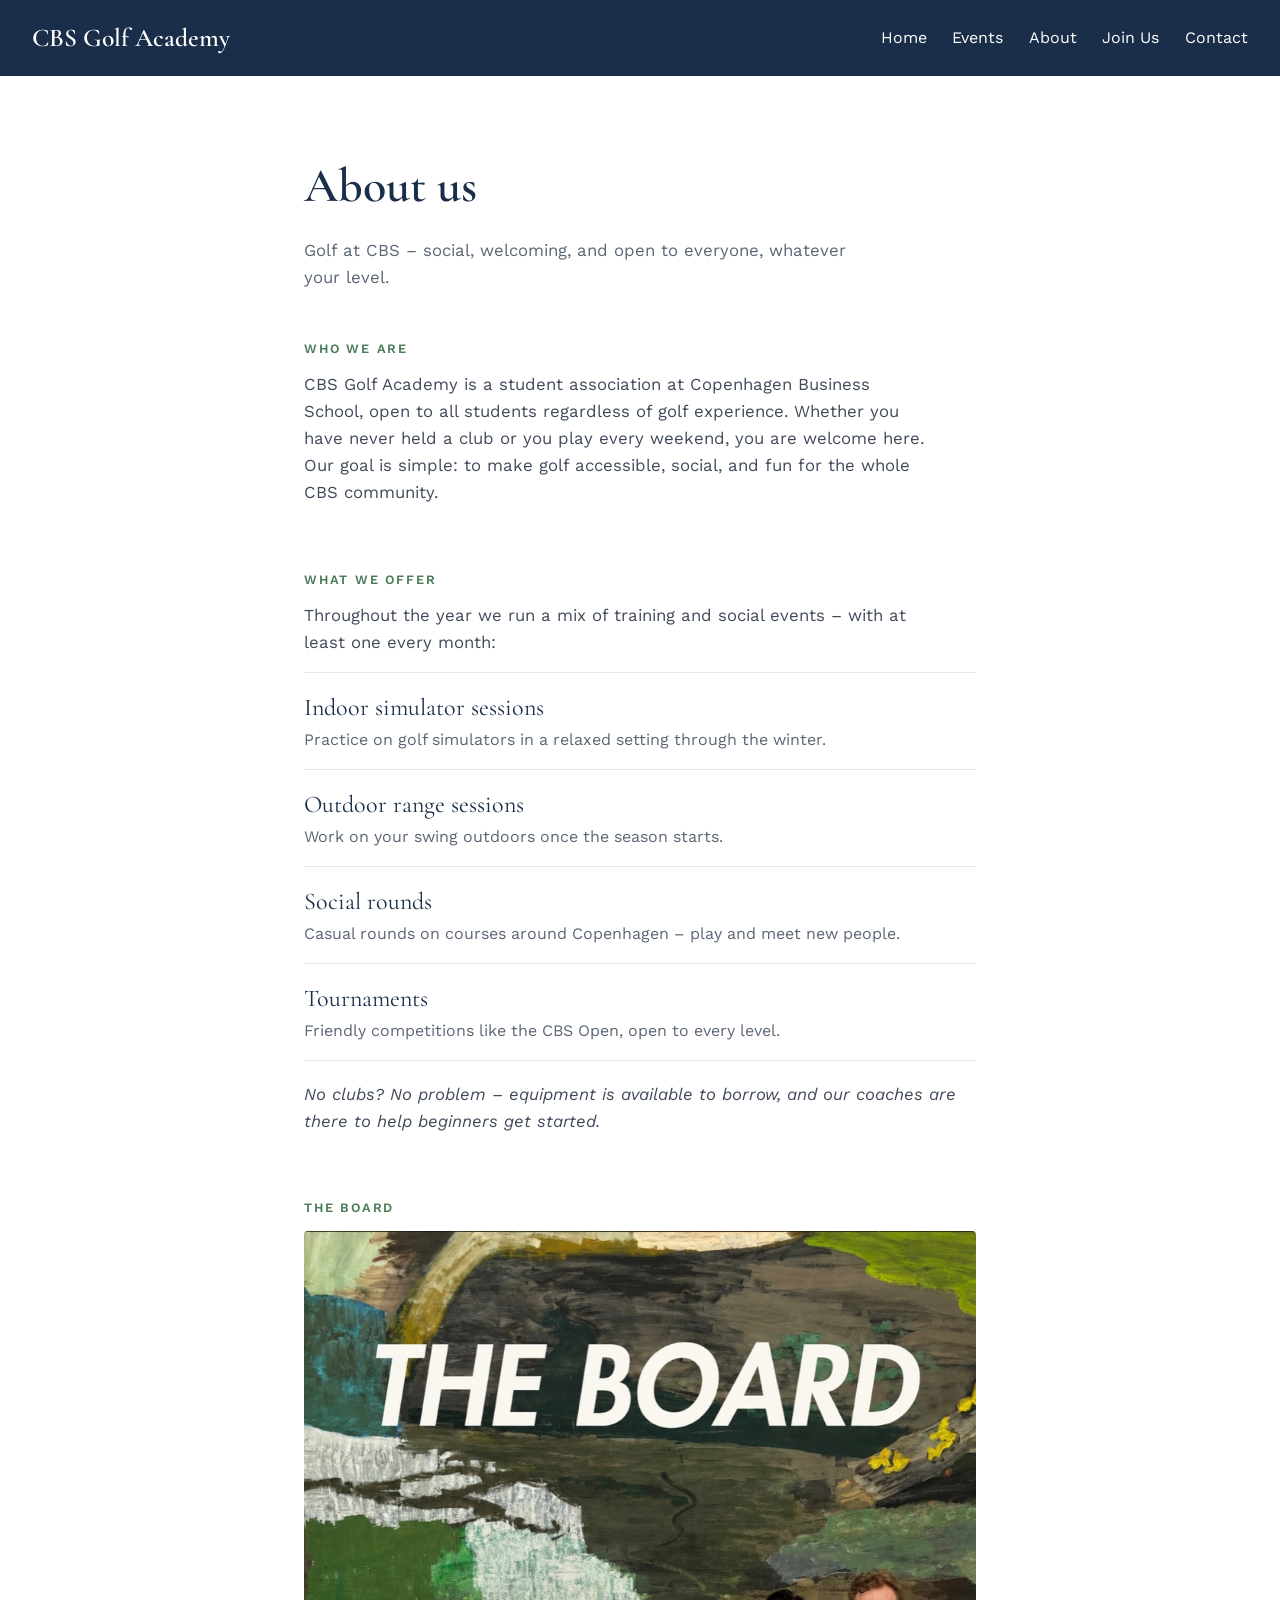
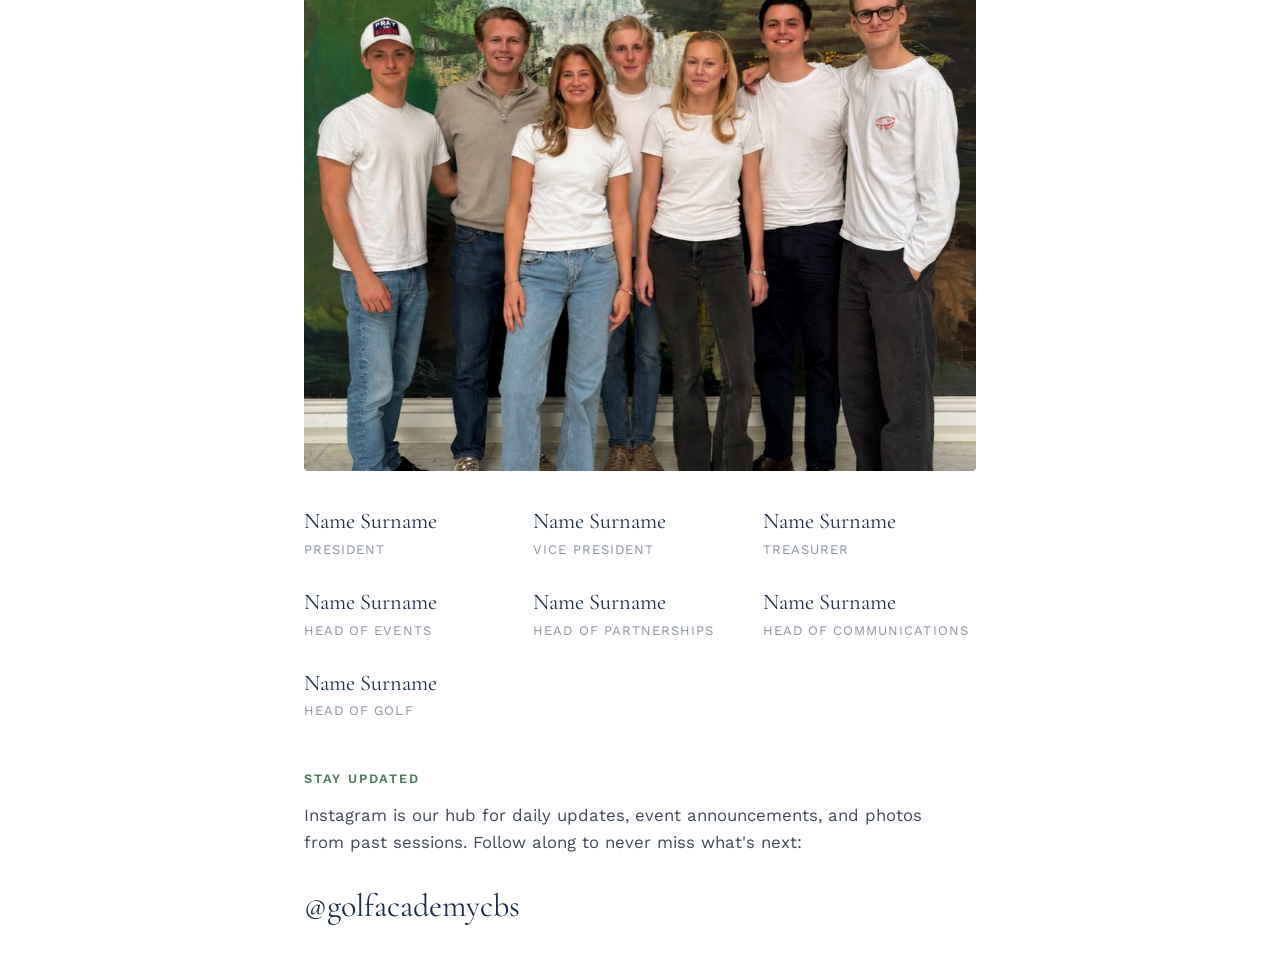
==== about.html @ d5c655d3 "Build full site: navigation, home, events, about, join us, contact + styles Co-Authored-By: Claude O" ====
<!DOCTYPE html>
<html lang="en">
  <head>
    <meta charset="UTF-8">
    <meta name="viewport" content="width=device-width, initial-scale=1.0">
    <title>About &ndash; CBS Golf Academy</title>
    <link rel="preconnect" href="https://fonts.googleapis.com">
    <link rel="preconnect" href="https://fonts.gstatic.com" crossorigin>
    <link href="https://fonts.googleapis.com/css2?family=Cormorant+Garamond:wght@500;600;700&family=Work+Sans:wght@300;400;500;600&display=swap" rel="stylesheet">
    <link rel="stylesheet" href="style.css">
  </head>
  <body>

    <!-- ===== Site header / menu (same on every page) ===== -->
    <header class="site-header">
      <a href="index.html" class="site-title">CBS Golf Academy</a>
      <nav class="site-nav">
        <a href="index.html">Home</a>
        <a href="events.html">Events</a>
        <a href="about.html">About</a>
        <a href="join.html">Join Us</a>
        <a href="contact.html">Contact</a>
      </nav>
    </header>

    <!-- ===== Page intro ===== -->
    <section class="page-intro">
      <h1>About us</h1>
      <p>Golf at CBS &ndash; social, welcoming, and open to everyone, whatever your level.</p>
    </section>

    <!-- ===== Who we are ===== -->
    <section class="about-section">
      <h2>Who we are</h2>
      <p>CBS Golf Academy is a student association at Copenhagen Business School, open to all students regardless of golf experience. Whether you have never held a club or you play every weekend, you are welcome here. Our goal is simple: to make golf accessible, social, and fun for the whole CBS community.</p>
    </section>

    <!-- ===== What we offer ===== -->
    <section class="about-section">
      <h2>What we offer</h2>
      <p>Throughout the year we run a mix of training and social events &ndash; with at least one every month:</p>
      <ul class="offer-list">
        <li>
          <span class="offer-name">Indoor simulator sessions</span>
          <span class="offer-desc">Practice on golf simulators in a relaxed setting through the winter.</span>
        </li>
        <li>
          <span class="offer-name">Outdoor range sessions</span>
          <span class="offer-desc">Work on your swing outdoors once the season starts.</span>
        </li>
        <li>
          <span class="offer-name">Social rounds</span>
          <span class="offer-desc">Casual rounds on courses around Copenhagen &ndash; play and meet new people.</span>
        </li>
        <li>
          <span class="offer-name">Tournaments</span>
          <span class="offer-desc">Friendly competitions like the CBS Open, open to every level.</span>
        </li>
      </ul>
      <p class="offer-note">No clubs? No problem &ndash; equipment is available to borrow, and our coaches are there to help beginners get started.</p>
    </section>

    <!-- ===== The board ===== -->
    <section class="about-section">
      <h2>The board</h2>
      <img src="images/board.jpg" alt="The CBS Golf Academy board" class="board-photo">
      <div class="board-grid">

        <!-- MEMBER — copy this block to add a board member, then edit the name and role -->
        <div class="board-member">
          <span class="member-name">Name Surname</span>
          <span class="member-role">President</span>
        </div>

        <div class="board-member">
          <span class="member-name">Name Surname</span>
          <span class="member-role">Vice President</span>
        </div>

        <div class="board-member">
          <span class="member-name">Name Surname</span>
          <span class="member-role">Treasurer</span>
        </div>

        <div class="board-member">
          <span class="member-name">Name Surname</span>
          <span class="member-role">Head of Events</span>
        </div>

        <div class="board-member">
          <span class="member-name">Name Surname</span>
          <span class="member-role">Head of Partnerships</span>
        </div>

        <div class="board-member">
          <span class="member-name">Name Surname</span>
          <span class="member-role">Head of Communications</span>
        </div>

        <div class="board-member">
          <span class="member-name">Name Surname</span>
          <span class="member-role">Head of Golf</span>
        </div>

      </div>
    </section>

    <!-- ===== Follow us ===== -->
    <section class="about-section">
      <h2>Stay updated</h2>
      <p>Instagram is our hub for daily updates, event announcements, and photos from past sessions. Follow along to never miss what's next:</p>
      <a class="ig-handle" href="https://www.instagram.com/golfacademycbs/" target="_blank" rel="noopener">@golfacademycbs</a>
    </section>

  </body>
</html>
---- style.css ----
/* ===== Colors & base settings ===== */
:root {
  --navy: #1a2e4a;
  --green: #4a7c59;
  --green-dark: #3d6749;
}

* {
  margin: 0;
  padding: 0;
  box-sizing: border-box;
}

body {
  font-family: "Work Sans", -apple-system, BlinkMacSystemFont, "Segoe UI", Roboto, Helvetica, Arial, sans-serif;
  color: var(--navy);
  line-height: 1.6;
}

/* ===== Site header / menu ===== */
.site-header {
  display: flex;
  align-items: center;
  justify-content: space-between;
  flex-wrap: wrap;
  gap: 1rem;
  background-color: var(--navy);
  padding: 1.1rem 2rem;
}

.site-title {
  font-family: "Cormorant Garamond", Georgia, serif;
  color: #ffffff;
  font-size: 1.6rem;
  font-weight: 600;
  text-decoration: none;
}

.site-nav {
  display: flex;
  flex-wrap: wrap;
  gap: 1.6rem;
}

.site-nav a {
  color: #ffffff;
  text-decoration: none;
  font-weight: 400;
  transition: color 0.2s ease;
}

.site-nav a:hover {
  color: #9ec7ab;
}

/* ===== Hero ===== */
.hero {
  min-height: 90vh;
  background-image: linear-gradient(rgba(26, 46, 74, 0.30), rgba(26, 46, 74, 0.62)),
                    url("images/hero.jpg");
  background-size: cover;
  background-position: center;
  display: flex;
  align-items: center;
  justify-content: center;
  text-align: center;
  padding: 2rem;
}

.hero-content {
  color: #ffffff;
  max-width: 700px;
}

.hero-logo {
  display: flex;
  align-items: center;
  justify-content: center;
  width: 150px;
  height: 150px;
  margin: 0 auto 1.75rem;
  background-color: #ffffff;
  border-radius: 50%;
}

.hero-logo img {
  width: 64%;
  height: 64%;
  object-fit: contain;
}

.hero h1 {
  font-family: "Cormorant Garamond", Georgia, "Times New Roman", serif;
  font-size: clamp(2.6rem, 8vw, 4.4rem);
  font-weight: 600;
  line-height: 1.1;
}

.hero .tagline {
  font-size: 1.4rem;
  font-weight: 300;
  margin-top: 1rem;
}

/* ===== Button ===== */
.btn {
  display: inline-block;
  margin-top: 2rem;
  padding: 0.85rem 2rem;
  background-color: var(--green);
  color: #ffffff;
  text-decoration: none;
  border-radius: 2px;
  font-size: 0.8rem;
  font-weight: 600;
  text-transform: uppercase;
  letter-spacing: 0.12em;
  transition: background-color 0.2s ease;
}

.btn:hover {
  background-color: var(--green-dark);
}

/* ===== Page intro (sub-pages) ===== */
.page-intro {
  max-width: 720px;
  margin: 0 auto;
  padding: 4.5rem 1.5rem 2rem;
}

.page-intro h1 {
  font-family: "Cormorant Garamond", Georgia, serif;
  font-size: 3rem;
  font-weight: 600;
}

.page-intro p {
  margin-top: 0.75rem;
  font-size: 1.05rem;
  color: #5b6675;
  max-width: 55ch;
}

/* ===== Events (editorial list, no boxes) ===== */
.events-section {
  max-width: 720px;
  margin: 0 auto;
  padding: 1.5rem 1.5rem 2.5rem;
}

.events-section h2 {
  font-size: 0.8rem;
  font-weight: 600;
  text-transform: uppercase;
  letter-spacing: 0.14em;
  color: var(--green);
  margin-bottom: 0.25rem;
}

.event-list {
  border-top: 1px solid #e6e8ec;
}

.event {
  padding: 1.6rem 0;
  border-bottom: 1px solid #e6e8ec;
}

.event-name {
  font-family: "Cormorant Garamond", Georgia, serif;
  font-size: 1.6rem;
  font-weight: 600;
  color: var(--navy);
  margin-bottom: 0.15rem;
}

.event-date {
  font-size: 0.85rem;
  color: #8a93a3;
  margin-bottom: 0.5rem;
}

.event-location {
  font-size: 0.9rem;
  color: #8a93a3;
  margin-bottom: 0.5rem;
}

.event-desc {
  color: #404a5a;
  max-width: 60ch;
}

/* ===== About ===== */
.about-section {
  max-width: 720px;
  margin: 0 auto;
  padding: 1rem 1.5rem 2rem;
}

.about-section h2 {
  font-size: 0.8rem;
  font-weight: 600;
  text-transform: uppercase;
  letter-spacing: 0.14em;
  color: var(--green);
  margin-bottom: 0.75rem;
}

.about-section p {
  color: #404a5a;
  max-width: 62ch;
  font-size: 1.05rem;
  margin-bottom: 1rem;
}

.offer-list {
  list-style: none;
  border-top: 1px solid #e6e8ec;
  margin-top: 0.5rem;
}

.offer-list li {
  padding: 1rem 0;
  border-bottom: 1px solid #e6e8ec;
}

.offer-name {
  display: block;
  font-family: "Cormorant Garamond", Georgia, serif;
  font-size: 1.5rem;
  color: var(--navy);
}

.offer-desc {
  display: block;
  color: #5b6675;
}

.offer-note {
  margin-top: 1.25rem;
  font-style: italic;
  color: #5b6675;
}

/* ===== Board ===== */
.board-photo {
  display: block;
  width: 100%;
  border-radius: 4px;
  margin: 0.5rem 0 2rem;
}

.board-grid {
  display: grid;
  grid-template-columns: repeat(auto-fit, minmax(170px, 1fr));
  gap: 1.5rem 1rem;
}

.member-name {
  display: block;
  font-family: "Cormorant Garamond", Georgia, serif;
  font-size: 1.4rem;
  color: var(--navy);
}

.member-role {
  display: block;
  font-size: 0.82rem;
  text-transform: uppercase;
  letter-spacing: 0.08em;
  color: #8a93a3;
}

/* ===== Follow us / Instagram ===== */
.ig-handle {
  display: inline-block;
  margin-top: 0.5rem;
  font-family: "Cormorant Garamond", Georgia, serif;
  font-size: 2rem;
  color: var(--navy);
  text-decoration: none;
  border-bottom: 2px solid transparent;
  transition: color 0.2s ease, border-color 0.2s ease;
}

.ig-handle:hover {
  color: var(--green);
  border-bottom-color: var(--green);
}

/* ===== Contact ===== */
.contact-item {
  margin-bottom: 1.75rem;
}

.contact-label {
  display: block;
  font-size: 0.8rem;
  font-weight: 600;
  text-transform: uppercase;
  letter-spacing: 0.14em;
  color: var(--green);
  margin-bottom: 0.1rem;
}
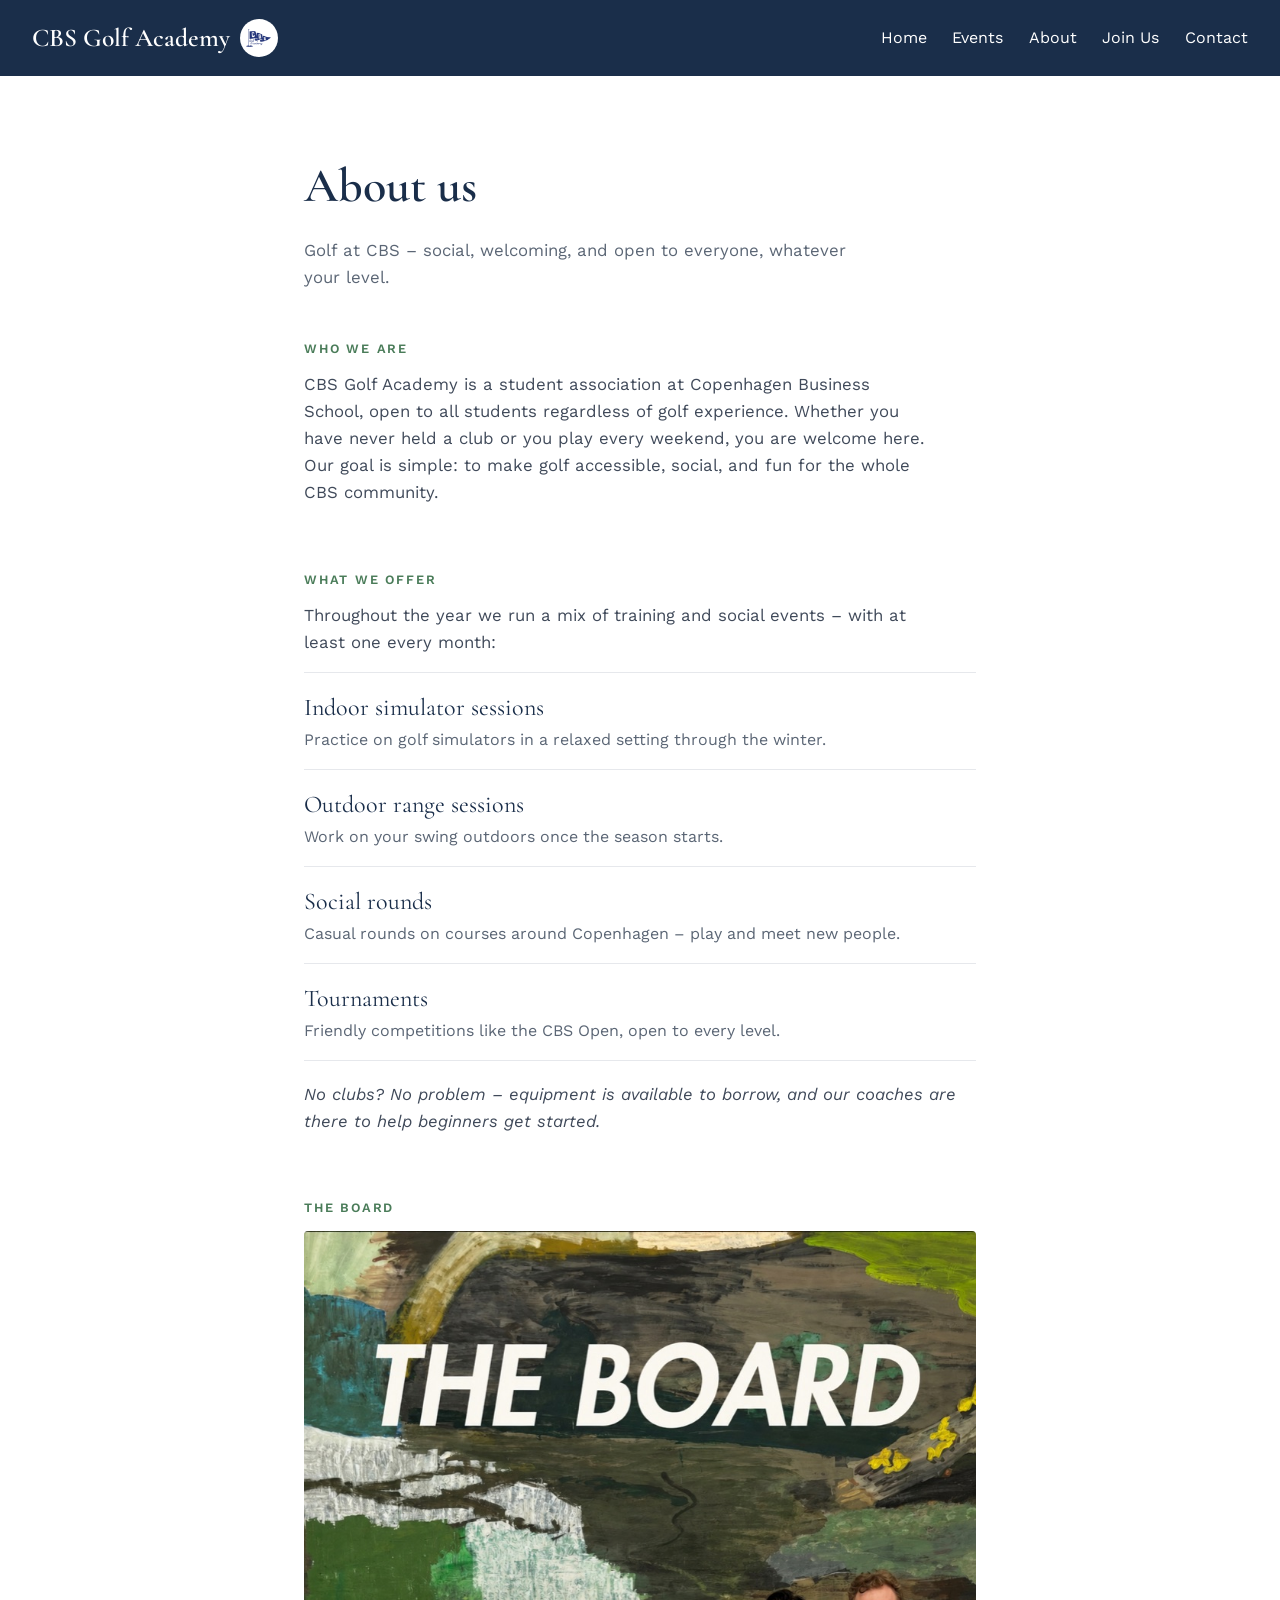
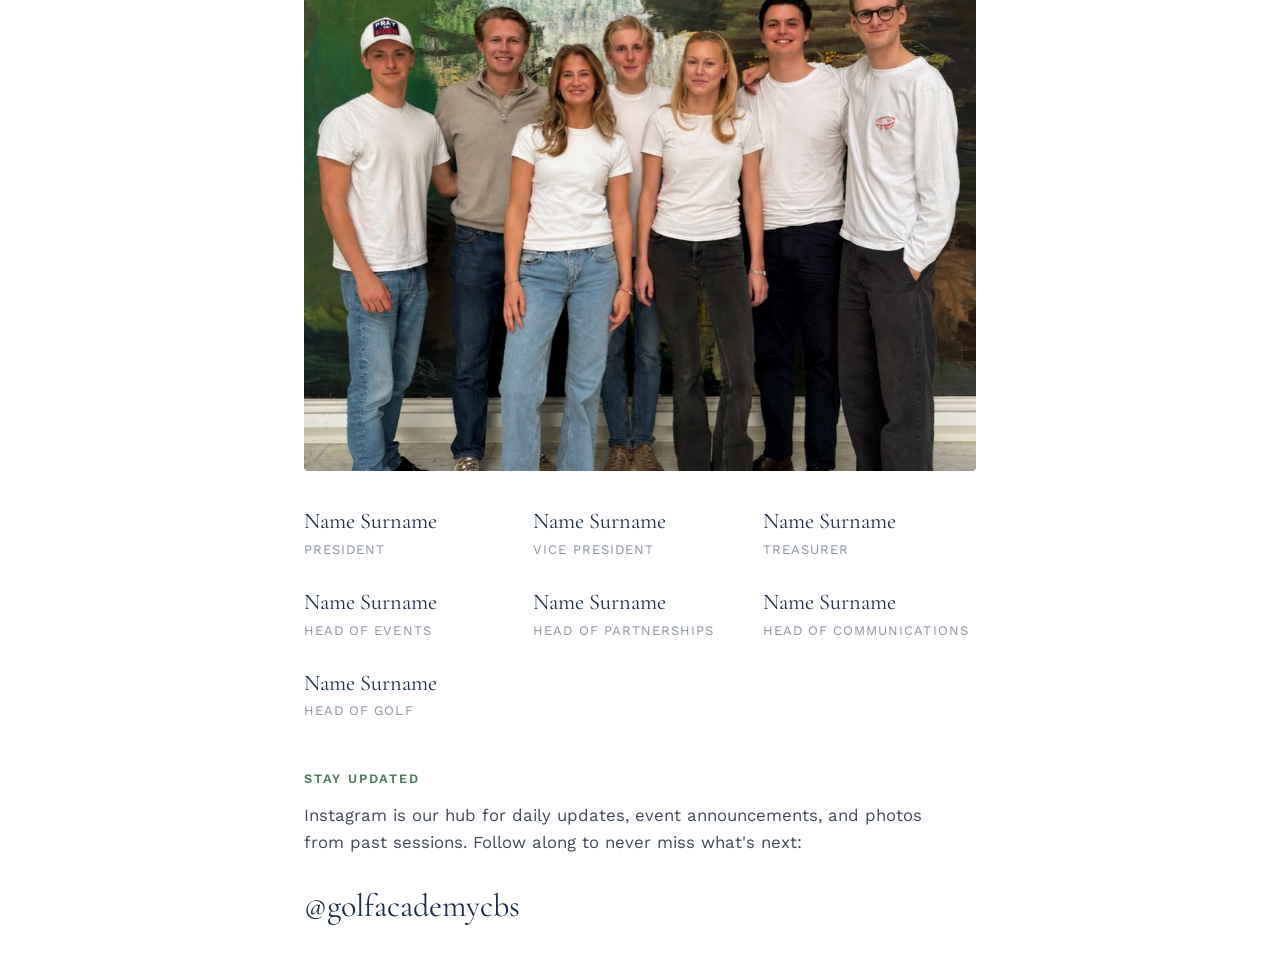
==== commit 7296efec: "Header: add logo mark next to club name; remove hero corner logo Co-Authored-By: Claude Opus 4.8 <no" ====
--- a/about.html
+++ b/about.html
@@ -7,13 +7,20 @@
     <link rel="preconnect" href="https://fonts.googleapis.com">
     <link rel="preconnect" href="https://fonts.gstatic.com" crossorigin>
     <link href="https://fonts.googleapis.com/css2?family=Cormorant+Garamond:wght@500;600;700&family=Work+Sans:wght@300;400;500;600&display=swap" rel="stylesheet">
+    <link rel="icon" href="favicon.svg" type="image/svg+xml">
     <link rel="stylesheet" href="style.css">
   </head>
   <body>
 
     <!-- ===== Site header / menu (same on every page) ===== -->
     <header class="site-header">
-      <a href="index.html" class="site-title">CBS Golf Academy</a>
+      <div class="brand">
+        <a href="index.html" class="site-title">CBS Golf Academy</a>
+        <span class="brand-logo"><img src="images/logo.png" alt="CBS Golf Academy logo"></span>
+      </div>
+      <button class="nav-toggle" aria-label="Toggle menu" aria-expanded="false">
+        <span></span><span></span><span></span>
+      </button>
       <nav class="site-nav">
         <a href="index.html">Home</a>
         <a href="events.html">Events</a>
@@ -112,5 +119,7 @@
       <a class="ig-handle" href="https://www.instagram.com/golfacademycbs/" target="_blank" rel="noopener">@golfacademycbs</a>
     </section>
 
+    <script src="script.js"></script>
+
   </body>
 </html>
--- a/style.css
+++ b/style.css
@@ -36,6 +36,30 @@
   text-decoration: none;
 }
 
+/* Club name + small logo mark grouped on the left of the menu bar */
+.brand {
+  display: flex;
+  align-items: center;
+  gap: 0.6rem;
+}
+
+.brand-logo {
+  display: inline-flex;
+  align-items: center;
+  justify-content: center;
+  width: 38px;
+  height: 38px;
+  background-color: #ffffff;
+  border-radius: 50%;
+  flex-shrink: 0;
+}
+
+.brand-logo img {
+  width: 64%;
+  height: 64%;
+  object-fit: contain;
+}
+
 .site-nav {
   display: flex;
   flex-wrap: wrap;
@@ -55,6 +79,7 @@
 
 /* ===== Hero ===== */
 .hero {
+  position: relative;
   min-height: 90vh;
   background-image: linear-gradient(rgba(26, 46, 74, 0.30), rgba(26, 46, 74, 0.62)),
                     url("images/hero.jpg");
@@ -89,6 +114,46 @@
   object-fit: contain;
 }
 
+/* Hero logo moved to the top-left corner (smaller "mark") */
+.hero-logo--corner {
+  position: absolute;
+  top: 5.5rem;      /* sits just below the fixed header */
+  left: 1.5rem;
+  width: 84px;
+  height: 84px;
+  margin: 0;
+  z-index: 2;
+}
+
+/* Shorter hero so the next section peeks in — a clear "scroll me" hint */
+.hero.snap-section {
+  min-height: 86vh;
+  min-height: 86dvh;
+}
+
+/* Subtle bouncing down-arrow at the bottom of the hero */
+.scroll-cue {
+  position: absolute;
+  left: 50%;
+  bottom: 1.5rem;
+  transform: translateX(-50%);
+  color: #ffffff;
+  font-size: 1.6rem;
+  line-height: 1;
+  opacity: 0.85;
+  animation: scroll-cue 1.8s ease-in-out infinite;
+}
+
+@keyframes scroll-cue {
+  0%, 100% { transform: translate(-50%, 0); }
+  50%      { transform: translate(-50%, 8px); }
+}
+
+/* Respect users who prefer reduced motion */
+@media (prefers-reduced-motion: reduce) {
+  .scroll-cue { animation: none; }
+}
+
 .hero h1 {
   font-family: "Cormorant Garamond", Georgia, "Times New Roman", serif;
   font-size: clamp(2.6rem, 8vw, 4.4rem);
@@ -304,3 +369,260 @@
   color: var(--green);
   margin-bottom: 0.1rem;
 }
+
+/* ===== Mobile menu button (hamburger) ===== */
+.nav-toggle {
+  display: none; /* hidden on desktop; shown on small screens below */
+  flex-direction: column;
+  justify-content: space-between;
+  width: 26px;
+  height: 18px;
+  padding: 0;
+  background: none;
+  border: none;
+  cursor: pointer;
+}
+
+.nav-toggle span {
+  display: block;
+  width: 100%;
+  height: 2px;
+  background-color: #ffffff;
+  border-radius: 2px;
+}
+
+/* ===== Responsive: phones & small screens (under 700px) ===== */
+@media (max-width: 700px) {
+  .site-header {
+    padding: 1rem 1.25rem;
+  }
+
+  .nav-toggle {
+    display: flex; /* show the hamburger */
+  }
+
+  .site-nav {
+    display: none; /* hidden until the hamburger is tapped */
+    width: 100%;
+    flex-direction: column;
+    gap: 0;
+    margin-top: 0.75rem;
+  }
+
+  .site-nav.open {
+    display: flex; /* JavaScript adds "open" to reveal the menu */
+  }
+
+  .site-nav a {
+    padding: 0.7rem 0;
+    border-top: 1px solid rgba(255, 255, 255, 0.14);
+  }
+
+  .page-intro {
+    padding: 3rem 1.25rem 1.5rem;
+  }
+
+  .page-intro h1 {
+    font-size: 2.2rem;
+  }
+
+  .about-section,
+  .events-section {
+    padding-left: 1.25rem;
+    padding-right: 1.25rem;
+  }
+
+  .ig-handle {
+    font-size: 1.6rem;
+    word-break: break-word; /* keep the long email from overflowing */
+  }
+}
+
+/* =========================================================
+   HOME PAGE — full-page scroll-snap (only pages with .home)
+   ========================================================= */
+
+/* On the home page the menu stays fixed at the top while you scroll. */
+.home .site-header {
+  position: fixed;
+  top: 0;
+  left: 0;
+  right: 0;
+  z-index: 20;
+}
+
+/* The scroll container. This is the element that actually scrolls. */
+.snap {
+  height: 100vh;          /* fallback for older browsers */
+  height: 100dvh;         /* dvh = "dynamic viewport height": adapts to the
+                             mobile browser's shrinking/growing toolbar */
+  overflow-y: auto;
+  scroll-snap-type: y proximity;  /* gentle vertical snapping */
+  scroll-behavior: smooth;
+  scroll-padding-top: 4.5rem;     /* leave room for the fixed header when snapping */
+}
+
+/* Every full-screen panel. */
+.snap-section {
+  min-height: 100vh;
+  min-height: 100dvh;             /* at least one screen tall... */
+  scroll-snap-align: start;       /* ...and its top is a snap point */
+  display: flex;
+  flex-direction: column;
+  justify-content: center;
+  padding: 5rem 1.5rem;           /* clears the fixed header, adds breathing room */
+}
+
+/* On phones we turn snapping OFF (see note in chat): touch + the moving
+   browser toolbar make snapping feel jumpy and can trap the user.
+   Normal scrolling is calmer and more reliable on a small screen. */
+@media (max-width: 700px) {
+  .snap {
+    scroll-snap-type: none;
+  }
+}
+
+/* Shared inner width for home sections */
+.section-inner {
+  width: 100%;
+  max-width: 1000px;
+  margin: 0 auto;
+}
+
+/* ----- About teaser ----- */
+.home-about {
+  text-align: center;
+}
+
+.home-about h2 {
+  font-family: "Cormorant Garamond", Georgia, serif;
+  font-size: clamp(2rem, 5vw, 3rem);
+  font-weight: 600;
+  color: var(--navy);
+  margin-bottom: 1rem;
+}
+
+.home-about p {
+  max-width: 58ch;
+  margin: 0 auto 1.5rem;
+  color: #404a5a;
+  font-size: 1.1rem;
+}
+
+.text-link {
+  color: var(--green);
+  text-decoration: none;
+  font-weight: 600;
+  text-transform: uppercase;
+  letter-spacing: 0.08em;
+  font-size: 0.85rem;
+}
+
+.text-link:hover {
+  text-decoration: underline;
+}
+
+/* ----- Entry cards ----- */
+.card-grid {
+  display: grid;
+  grid-template-columns: repeat(auto-fit, minmax(200px, 1fr));
+  gap: 1.75rem;
+}
+
+.card {
+  display: block;
+  text-decoration: none;
+  color: inherit;
+}
+
+.card img {
+  display: block;
+  width: 100%;
+  height: 180px;
+  object-fit: cover;
+  border-radius: 4px;
+  transition: opacity 0.2s ease;
+}
+
+.card:hover img {
+  opacity: 0.88;
+}
+
+.card h3 {
+  font-family: "Cormorant Garamond", Georgia, serif;
+  font-size: 1.45rem;
+  color: var(--navy);
+  margin: 0.75rem 0 0.25rem;
+}
+
+.card p {
+  color: #5b6675;
+  font-size: 0.95rem;
+}
+
+/* ----- Gallery ----- */
+.gallery-title {
+  font-family: "Cormorant Garamond", Georgia, serif;
+  font-size: clamp(1.8rem, 4vw, 2.6rem);
+  font-weight: 600;
+  color: var(--navy);
+  text-align: center;
+  margin-bottom: 1.5rem;
+}
+
+.gallery-grid {
+  display: grid;
+  grid-template-columns: repeat(auto-fit, minmax(200px, 1fr));
+  gap: 1rem;
+}
+
+.gallery-grid img {
+  display: block;
+  width: 100%;
+  height: 220px;
+  object-fit: cover;
+  border-radius: 4px;
+}
+
+/* ----- Footer / contact panel ----- */
+.site-footer {
+  background-color: var(--navy);
+  color: #ffffff;
+  text-align: center;
+}
+
+.site-footer h2 {
+  font-family: "Cormorant Garamond", Georgia, serif;
+  font-size: clamp(2rem, 5vw, 3rem);
+  font-weight: 600;
+  margin-bottom: 0.75rem;
+}
+
+.site-footer p {
+  color: #cdd6e4;
+}
+
+.footer-links {
+  display: flex;
+  gap: 1.5rem;
+  justify-content: center;
+  flex-wrap: wrap;
+  margin-top: 1.25rem;
+}
+
+.footer-links a {
+  color: #ffffff;
+  text-decoration: none;
+  border-bottom: 1px solid rgba(255, 255, 255, 0.4);
+  padding-bottom: 2px;
+}
+
+.footer-links a:hover {
+  border-bottom-color: #ffffff;
+}
+
+.footer-copy {
+  margin-top: 2rem;
+  font-size: 0.85rem;
+  color: #8a99b5;
+}
